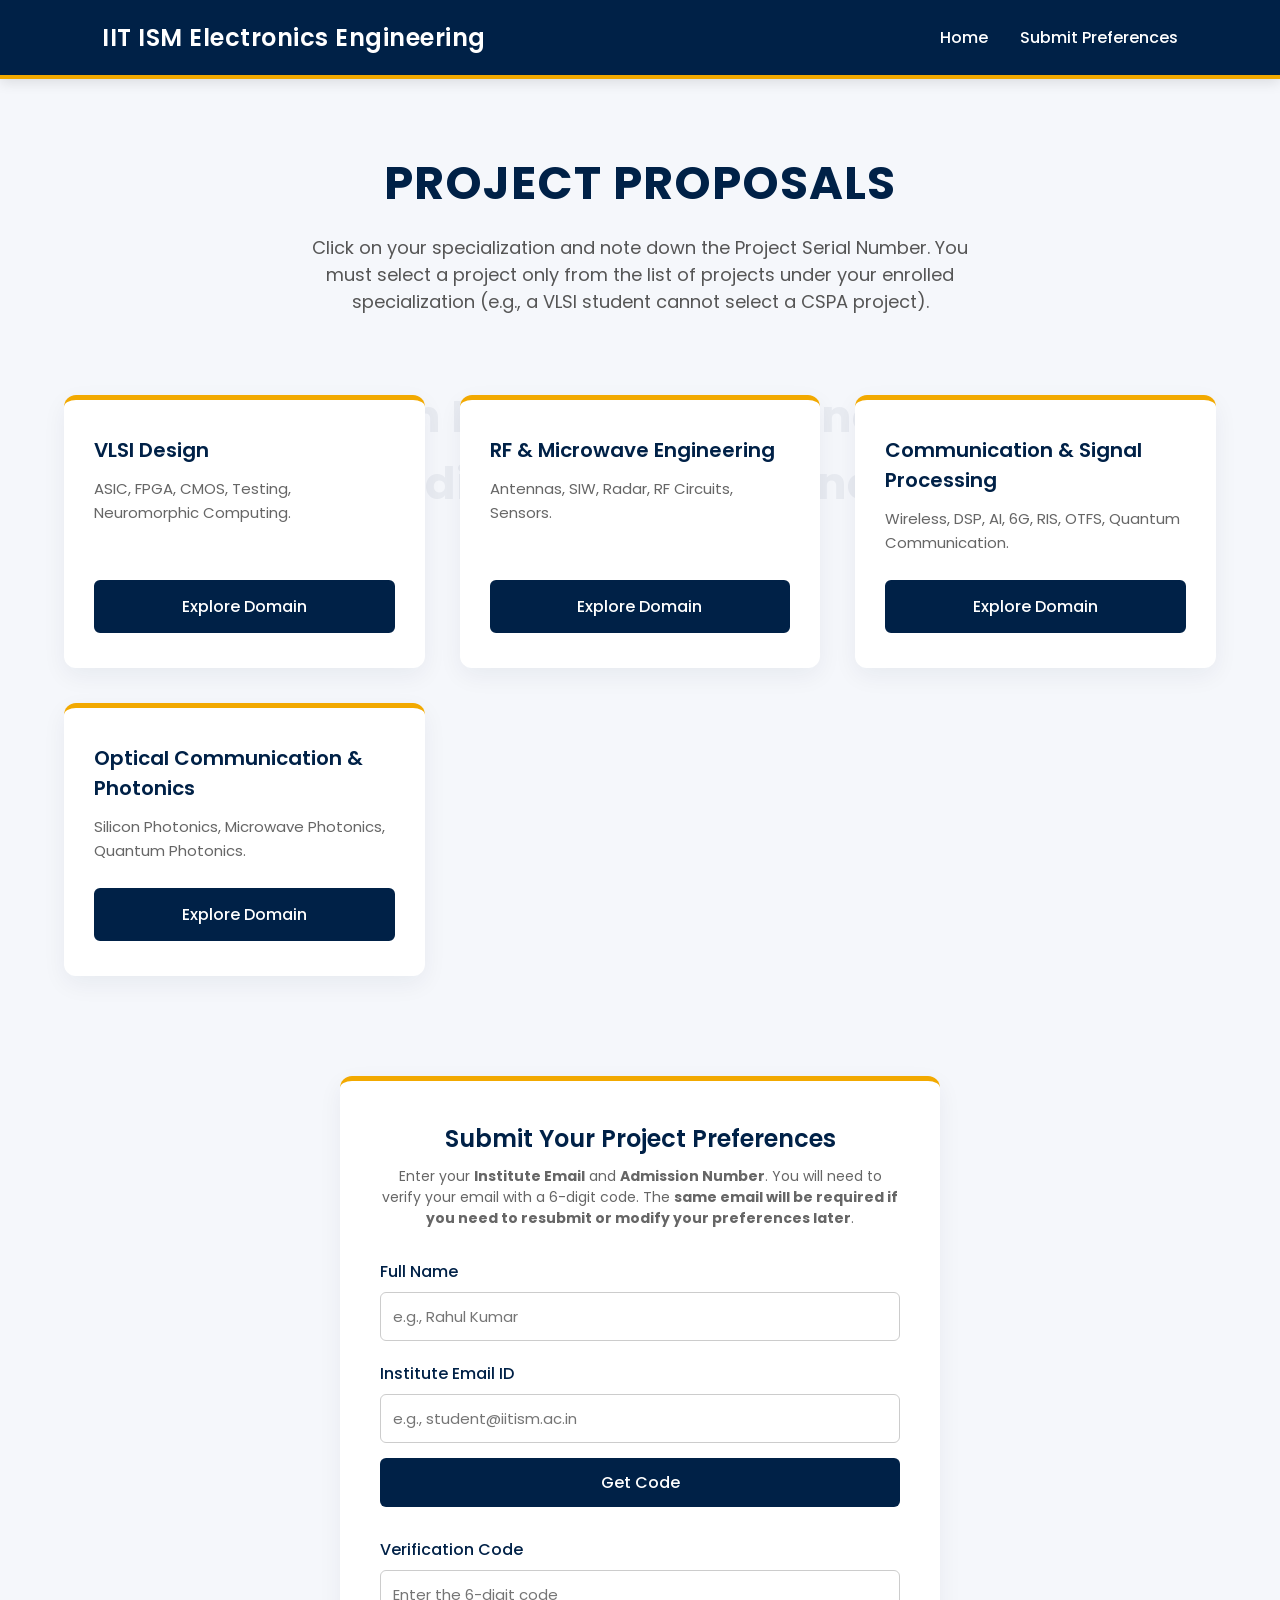
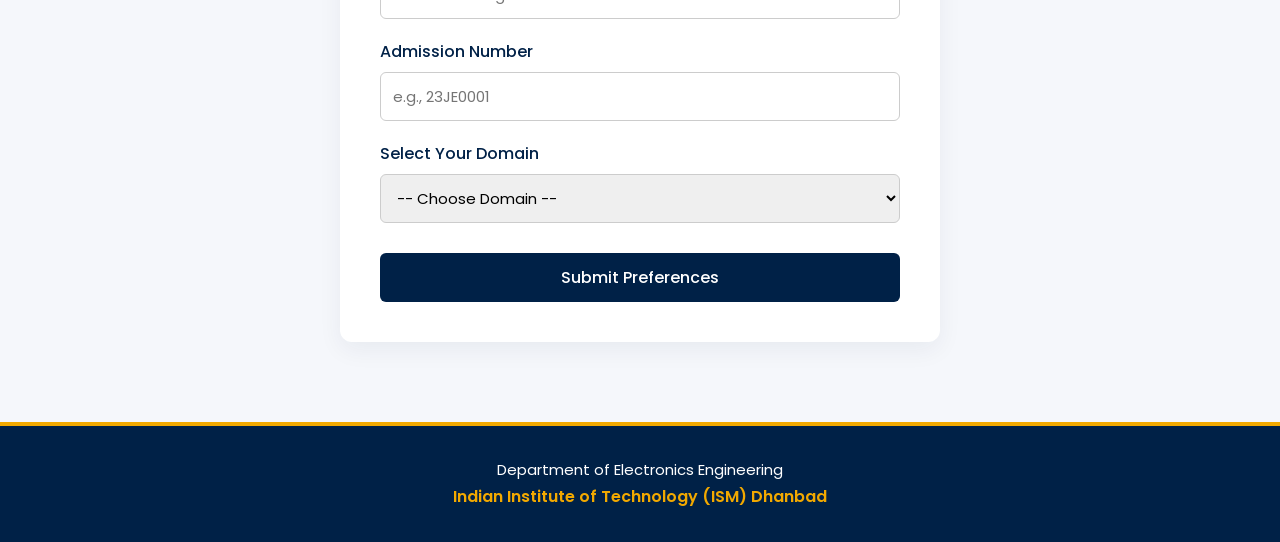
==== index.html @ 5c408812 "Add files via upload" ====
<!DOCTYPE html>
<html lang="en">
<head>
<meta charset="UTF-8">
<meta name="viewport" content="width=device-width, initial-scale=1.0">
<title>IIT ISM Electronics Engineering Project Proposals</title>
<link href="https://fonts.googleapis.com/css2?family=Poppins:wght@300;400;500;600;700&display=swap" rel="stylesheet">
<style>
/* --- IIT ISM Theme Variables --- */
:root {
    --ism-blue: #002147;
    --ism-gold: #F2A900;
    --ism-light: #f5f7fb;
    --ism-text: #333333;
}

* { margin:0; padding:0; box-sizing:border-box; font-family:Poppins, sans-serif; }

body { 
    background: var(--ism-light); 
    color: var(--ism-text); 
    position: relative; 
    z-index: 0;
    min-height: 100vh;
    display: flex;
    flex-direction: column;
}

/* Background Watermark */
body::before {
    content: "Indian Institute of Technology \A (Indian School of Mines)";
    white-space: pre-wrap;
    position: fixed;
    top: 0;
    left: 0;
    width: 100vw;
    height: 100vh;
    display: flex;
    justify-content: center;
    align-items: center;
    text-align: center;
    background-image: url('https://upload.wikimedia.org/wikipedia/en/0/05/IIT_ISM_Dhanbad_Logo.svg');
    background-repeat: no-repeat;
    background-position: center;
    background-size: 45vmin; 
    font-size: 3.5vw; 
    font-weight: 700;
    color: var(--ism-blue);
    opacity: 0.05; 
    z-index: -1; 
    pointer-events: none; 
}

/* Header with Gold Accent */
header { 
    background: var(--ism-blue); 
    color: #fff; 
    padding: 20px 8%; 
    display: flex; 
    justify-content: space-between; 
    align-items: center;
    border-bottom: 4px solid var(--ism-gold);
    box-shadow: 0 4px 12px rgba(0,0,0,0.1);
}

header h1 {
    font-size: 24px;
    font-weight: 600;
    letter-spacing: 0.5px;
}

nav a { 
    color: #fff; 
    text-decoration: none; 
    margin-left: 28px; 
    font-weight: 500;
    transition: color 0.3s ease;
}

nav a:hover {
    color: var(--ism-gold);
}

/* Hero Section */
.hero { 
    padding: 70px 8% 40px; 
    text-align: center; 
    background: transparent; 
}

.hero h2 { 
    font-size: 46px; 
    color: var(--ism-blue); 
    margin-bottom: 16px;
    font-weight: 700;
    text-transform: uppercase;
    letter-spacing: 1px;
}

.hero p {
    font-size: 18px;
    color: #555;
    max-width: 700px;
    margin: 0 auto;
}

/* Main Container & Cards */
.container { 
    width: 90%; 
    max-width: 1300px; 
    margin: 40px auto 80px; 
}

.cards { 
    display: grid; 
    grid-template-columns: repeat(auto-fit, minmax(280px, 1fr)); 
    gap: 35px; 
}

.card { 
    background: #fff; 
    padding: 35px 30px; 
    border-radius: 12px; 
    box-shadow: 0 8px 24px rgba(0,33,71,.06); 
    transition: all 0.3s ease; 
    position: relative; 
    z-index: 1;
    border-top: 5px solid var(--ism-gold); 
    display: flex;
    flex-direction: column;
}

.card:hover { 
    transform: translateY(-8px); 
    box-shadow: 0 14px 28px rgba(0,33,71,.12);
}

.card h3 {
    color: var(--ism-blue);
    font-size: 20px;
    margin-bottom: 12px;
    font-weight: 600;
}

.card p {
    color: #666;
    font-size: 15px;
    line-height: 1.6;
    margin-bottom: 25px;
    flex: 1; 
}

/* Interactive Themed Buttons */
.btn { 
    display: inline-block; 
    background: var(--ism-blue); 
    color: #fff; 
    text-decoration: none; 
    padding: 12px 24px; 
    border-radius: 6px; 
    font-weight: 500;
    text-align: center;
    border: 2px solid var(--ism-blue);
    transition: all 0.3s ease; 
}

.btn:hover { 
    background: var(--ism-gold); 
    color: var(--ism-blue);
    border-color: var(--ism-gold);
    font-weight: 600;
    box-shadow: 0 4px 10px rgba(242, 169, 0, 0.3);
}

/* --- Form Section Styles --- */
.form-section { 
    padding: 20px 8% 80px; 
    flex: 1; 
}

.form-container { 
    max-width: 600px; 
    margin: 0 auto; 
    background: #fff; 
    padding: 40px; 
    border-radius: 12px; 
    border-top: 5px solid var(--ism-gold); 
    box-shadow: 0 8px 24px rgba(0,33,71,.06); 
    position: relative; 
    z-index: 1; 
}

.form-container h3 { 
    color: var(--ism-blue); 
    margin-bottom: 10px; 
    font-size: 24px; 
    text-align: center; 
    font-weight: 600;
}

.form-container p { 
    text-align: center; 
    color: #666; 
    margin-bottom: 30px; 
    font-size: 14px; 
}

.input-group { margin-bottom: 20px; }
.input-group label { display: block; margin-bottom: 8px; font-weight: 500; color: var(--ism-blue); }
.input-group input, .input-group select { 
    width: 100%; 
    padding: 12px; 
    border: 1px solid #ccc; 
    border-radius: 6px; 
    font-size: 15px; 
    outline: none; 
    transition: border-color 0.3s; 
    font-family: Poppins, sans-serif;
}
.input-group input:focus, .input-group select:focus { border-color: var(--ism-blue); }

#preferenceForm .btn { width: 100%; border: none; cursor: pointer; font-size: 16px; margin-top: 10px; }

.success-msg { color: #2e7d32; text-align: center; margin-top: 15px; font-weight: 600; }
.error-msg { color: #c62828; text-align: center; margin-top: 15px; font-weight: 600; }

/* Footer */
footer { 
    background: var(--ism-blue); 
    color: #fff; 
    text-align: center; 
    padding: 30px 20px;
    border-top: 4px solid var(--ism-gold);
    font-size: 15px;
    line-height: 1.8;
}

.ism-highlight {
    color: var(--ism-gold);
    font-weight: 600;
    font-size: 16px;
}
</style>
</head>
<body>

<header>
    <h1>IIT ISM Electronics Engineering</h1>
    <nav>
        <a href="#">Home</a>
        <a href="#preferences">Submit Preferences</a>
    </nav>
</header>

<section class="hero">
    <h2>Project Proposals</h2>
    <p>Click on your specialization and note down the Project Serial Number. You must select a project only from the list of projects under your enrolled specialization (e.g., a VLSI student cannot select a CSPA project).</p>
</section>

<div class="container">
    <div class="cards">
        <div class="card">
            <h3>VLSI Design</h3>
            <p>ASIC, FPGA, CMOS, Testing, Neuromorphic Computing.</p>
            <a class="btn" href="VLSI/index.html">Explore Domain</a>
        </div>
        <div class="card">
            <h3>RF & Microwave Engineering</h3>
            <p>Antennas, SIW, Radar, RF Circuits, Sensors.</p>
            <a class="btn" href="RF-and-Microwave/index.html">Explore Domain</a>
        </div>
        <div class="card">
            <h3>Communication & Signal Processing</h3>
            <p>Wireless, DSP, AI, 6G, RIS, OTFS, Quantum Communication.</p>
            <a class="btn" href="CSPA/index.html">Explore Domain</a>
        </div>
        <div class="card">
            <h3>Optical Communication & Photonics</h3>
            <p>Silicon Photonics, Microwave Photonics, Quantum Photonics.</p>
            <a class="btn" href="Optical-Communication-and-Integrated-Photonics/index.html">Explore Domain</a>
        </div>
    </div>
</div>

<section class="form-section" id="preferences">
    <div class="form-container">
        <h3>Submit Your Project Preferences</h3>
        <p>
            Enter your <strong>Institute Email</strong> and <strong>Admission Number</strong>. 
            You will need to verify your email with a 6-digit code. The <strong>same email will be required if you need to resubmit or modify your preferences later</strong>.
        </p>
        
        <form id="preferenceForm">
            <!-- Hidden action field so Apps Script knows which job to do -->
            <input type="hidden" name="action" id="formAction" value="submitForm">

            <div class="input-group">
                <label for="studentName">Full Name</label>
                <input type="text" id="studentName" name="name" required placeholder="e.g., Rahul Kumar">
            </div>
            
            <!-- Email and OTP Section -->
            <div class="input-group">
                <label for="studentEmail">Institute Email ID</label>
                <input type="email" id="studentEmail" name="email" required placeholder="e.g., student@iitism.ac.in" style="margin-bottom: 10px;">
                
                <button type="button" class="btn" id="sendOtpBtn" style="width: 100%; margin-top: 5px;">Get Code</button>
                <p id="otpMsg" style="font-size: 13px; margin-top: 8px; font-weight: 500;"></p>
            </div>

            <div class="input-group">
                <label for="studentOtp">Verification Code</label>
                <input type="text" id="studentOtp" name="otp" required pattern="\d{6}" title="Please enter the 6-digit code sent to your email" placeholder="Enter the 6-digit code">
            </div>

            <div class="input-group">
                <label for="admissionNo">Admission Number</label>
                <input type="text" id="admissionNo" name="admissionNo" required placeholder="e.g., 23JE0001">
            </div>

            <div class="input-group">
                <label for="domainSelect">Select Your Domain</label>
                <select id="domainSelect" name="domain" required>
                    <option value="" disabled selected>-- Choose Domain --</option>
                    <option value="VLSI">VLSI Design</option>
                    <option value="RF">RF & Microwave</option>
                    <option value="CSPA">Communication & Signal Processing</option>
                    <option value="OCIP">Optical Communication & Photonics</option>
                </select>
            </div>

            <div id="dynamicPreferences"></div>

            <button type="submit" class="btn" id="submitBtn">Submit Preferences</button>
            <p id="formMessage" style="display:none;"></p>
        </form>
    </div>
</section>

<footer>
    Department of Electronics Engineering<br>
    <span class="ism-highlight">Indian Institute of Technology (ISM) Dhanbad</span>
</footer>

<!-- Dynamic Fields & Google Sheets API Script -->
<script>
    // --- 1. Dynamic Form Logic ---
    const domainSelect = document.getElementById('domainSelect');
    const dynamicPrefs = document.getElementById('dynamicPreferences');
    
    const domainCounts = {
        'VLSI': 20,
        'RF': 20,
        'CSPA': 25, 
        'OCIP': 22
    };

    // Listen for when the student changes the domain dropdown
    domainSelect.addEventListener('change', function() {
        const selectedDomain = this.value;
        const numberOfPrefs = domainCounts[selectedDomain];
        
        // Clear out any old fields
        dynamicPrefs.innerHTML = ''; 

        // Generate the exact number of required inputs
        if(numberOfPrefs) {
            let htmlString = '<p style="margin-bottom:15px; color:var(--ism-blue); font-weight:600;">Please enter the Project Serial Number for your preferences below:</p>';
            
            for(let i = 1; i <= numberOfPrefs; i++) {
                htmlString += `
                    <div class="input-group">
                        <label for="pref${i}">Preference ${i}</label>
                        <input type="text" id="pref${i}" name="pref${i}" required placeholder="Enter Project Serial Number for Pref ${i}">
                    </div>
                `;
            }
            // Inject into the HTML
            dynamicPrefs.innerHTML = htmlString;
        }
    });

    // --- 2. Google Sheets Submission Logic & Configuration ---
    const form = document.getElementById('preferenceForm');
    const msg = document.getElementById('formMessage');
    const btn = document.getElementById('submitBtn');

    // !!! IMPORTANT: Make sure this is the URL of your NEW OTP Apps Script deployment !!!
    const scriptURL = 'https://script.google.com/macros/s/AKfycbzmMM_rbFKDYtfLRdXBeyGtCmdvUlmYbsHwPoW6HEyF1E_VQ-jWN5VfLWAcyhjpnqHn-w/exec'; 

    // --- 3. OTP Email Logic ---
    const otpBtn = document.getElementById('sendOtpBtn');
    const otpMsg = document.getElementById('otpMsg');
    const emailInput = document.getElementById('studentEmail');

    otpBtn.addEventListener('click', () => {
        const email = emailInput.value.trim();
        
        if(!email) {
            otpMsg.innerText = "Please enter your institute email first.";
            otpMsg.style.color = "#c62828"; // Red
            return;
        }
        
        // Optional: Ensure it's an IIT ISM email address
        if(!email.toLowerCase().endsWith("@iitism.ac.in")) {
            otpMsg.innerText = "Please use your valid @iitism.ac.in email address.";
            otpMsg.style.color = "#c62828";
            return;
        }
        
        otpBtn.innerText = "Sending...";
        otpMsg.innerText = "";
        
        // Create a special payload just for sending the email
        const otpFormData = new FormData();
        otpFormData.append('action', 'sendOTP');
        otpFormData.append('email', email);

        fetch(scriptURL, { method: 'POST', body: otpFormData })
            .then(response => response.text())
            .then(text => {
                if(text === "OTP_SENT") {
                    otpMsg.innerText = "Code sent! Check your inbox (and spam folder).";
                    otpMsg.style.color = "#2e7d32"; // Green
                    otpBtn.innerText = "Code Sent";
                } else {
                    otpMsg.innerText = text;
                    otpMsg.style.color = "#c62828";
                    otpBtn.innerText = "Get Code";
                }
            })
            .catch(error => {
                otpMsg.innerText = "Network error. Try again.";
                otpMsg.style.color = "#c62828";
                otpBtn.innerText = "Get Code";
            });
    });

    // --- 4. Final Form Submission Logic ---
    form.addEventListener('submit', e => {
        e.preventDefault();
        btn.innerText = "Submitting...";
        msg.style.display = "none";

        const formData = new FormData(form);

        fetch(scriptURL, { method: 'POST', body: formData })
            .then(response => response.text())
            .then(text => {
                if (text.startsWith("Error")) {
                    msg.innerText = text;
                    msg.className = "error-msg";
                } else {
                    msg.innerText = "Preferences saved successfully!";
                    msg.className = "success-msg";
                    form.reset();
                    dynamicPrefs.innerHTML = ''; // Clear dynamic fields after success
                    otpBtn.innerText = "Get Code";
                    otpMsg.innerText = "";
                }
                msg.style.display = "block";
                btn.innerText = "Submit Preferences";
            })
            .catch(error => {
                msg.innerText = "Network error. Please try again.";
                msg.className = "error-msg";
                msg.style.display = "block";
                btn.innerText = "Submit Preferences";
            });
    });
</script>

</body>
</html>
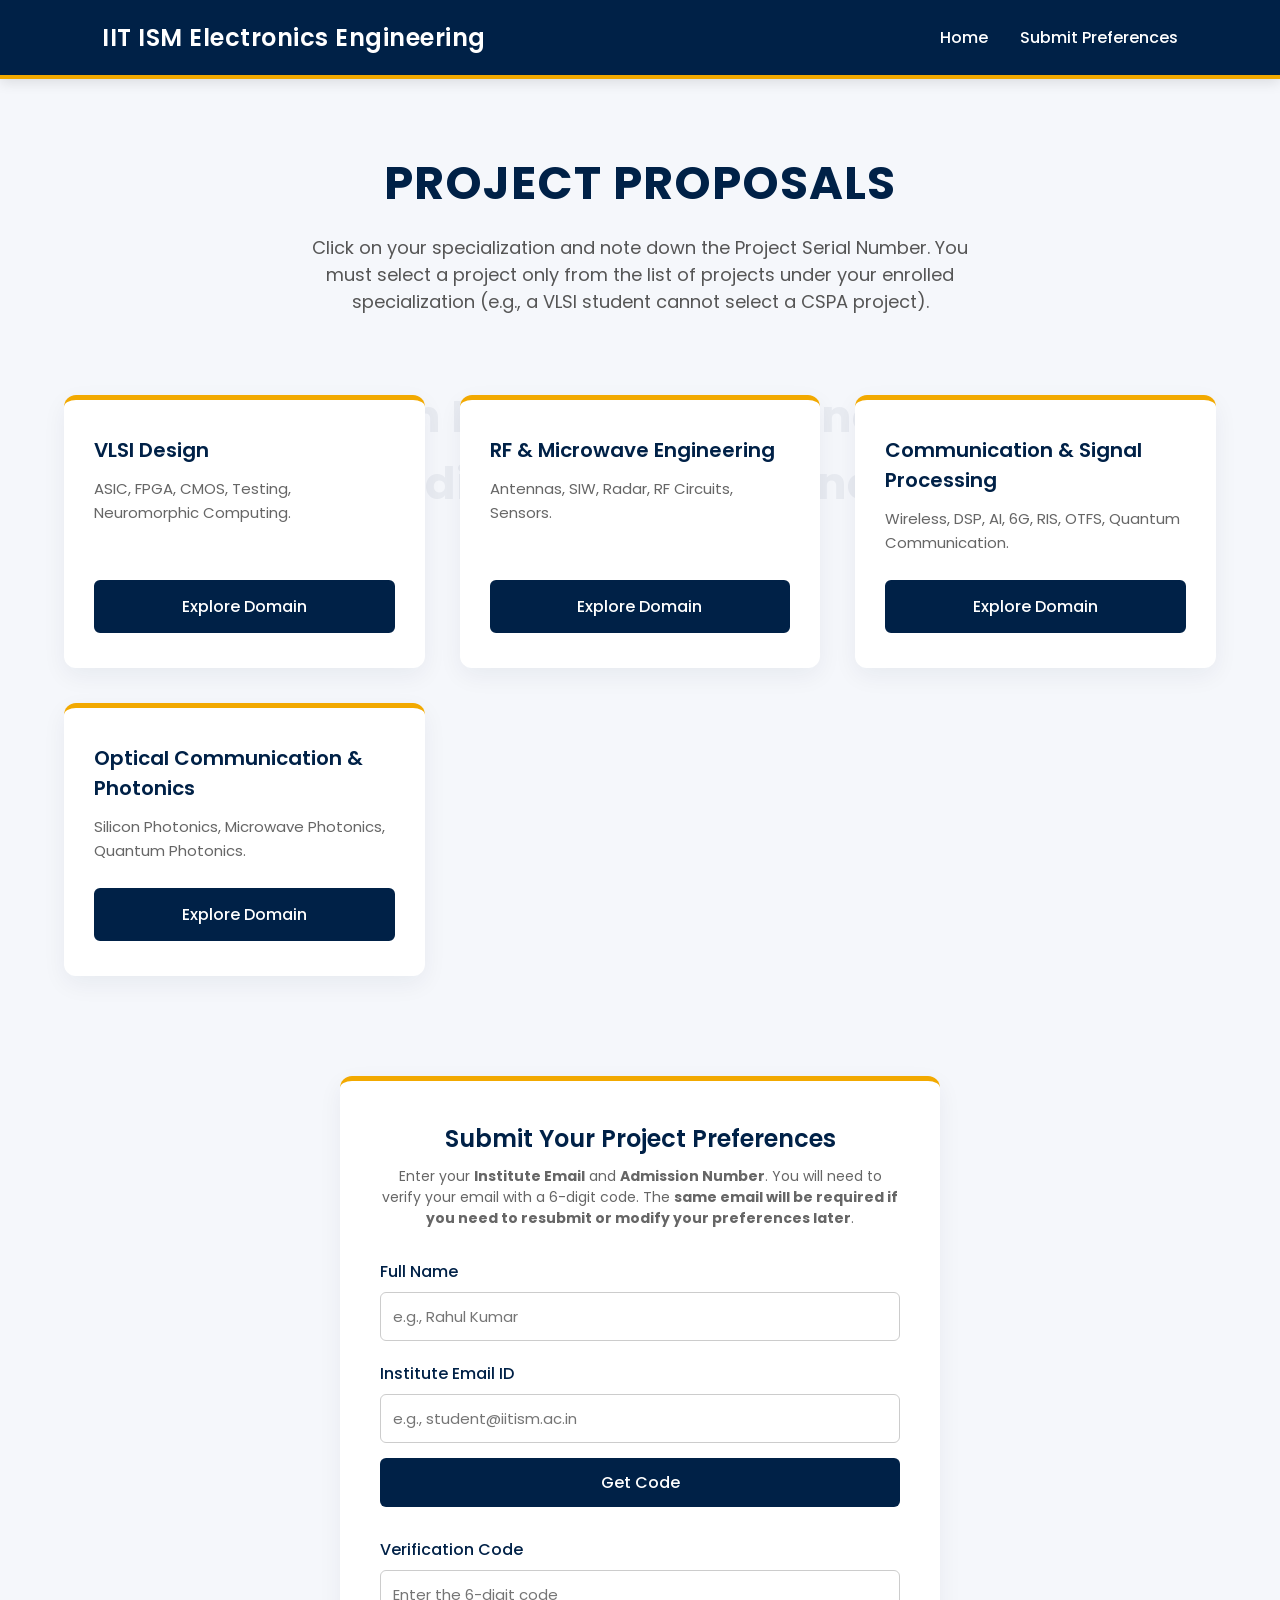
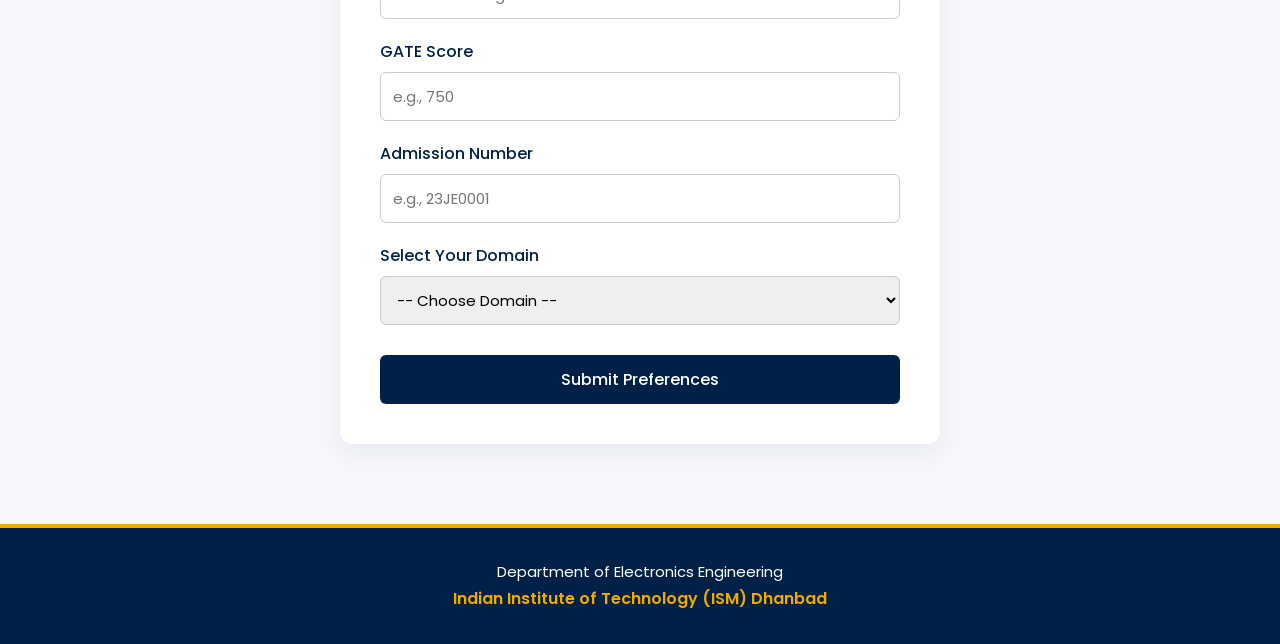
==== commit 95567706: "Add files via upload" ====
--- a/index.html
+++ b/index.html
@@ -313,6 +313,12 @@
                 <input type="text" id="studentOtp" name="otp" required pattern="\d{6}" title="Please enter the 6-digit code sent to your email" placeholder="Enter the 6-digit code">
             </div>
 
+            <!-- Add this new block right below Admission Number -->
+            <div class="input-group">
+                <label for="gateScore">GATE Score</label>
+                <input type="number" id="gateScore" name="gateScore" required placeholder="e.g., 750" min="0" max="1000">
+            </div>
+
             <div class="input-group">
                 <label for="admissionNo">Admission Number</label>
                 <input type="text" id="admissionNo" name="admissionNo" required placeholder="e.g., 23JE0001">
@@ -349,7 +355,7 @@
     const dynamicPrefs = document.getElementById('dynamicPreferences');
     
     const domainCounts = {
-        'VLSI': 20,
+        'VLSI': 21,
         'RF': 20,
         'CSPA': 25, 
         'OCIP': 22
@@ -386,7 +392,7 @@
     const btn = document.getElementById('submitBtn');
 
     // !!! IMPORTANT: Make sure this is the URL of your NEW OTP Apps Script deployment !!!
-    const scriptURL = 'https://script.google.com/macros/s/AKfycbzmMM_rbFKDYtfLRdXBeyGtCmdvUlmYbsHwPoW6HEyF1E_VQ-jWN5VfLWAcyhjpnqHn-w/exec'; 
+    const scriptURL = 'https://script.google.com/macros/s/AKfycbww3MyGSEkV2q9bZjP2yJdryvAPwaeqw7Knd7KTb_qqDAk1AYLv2COmBayXKrzEkKNn/exec'; 
 
     // --- 3. OTP Email Logic ---
     const otpBtn = document.getElementById('sendOtpBtn');
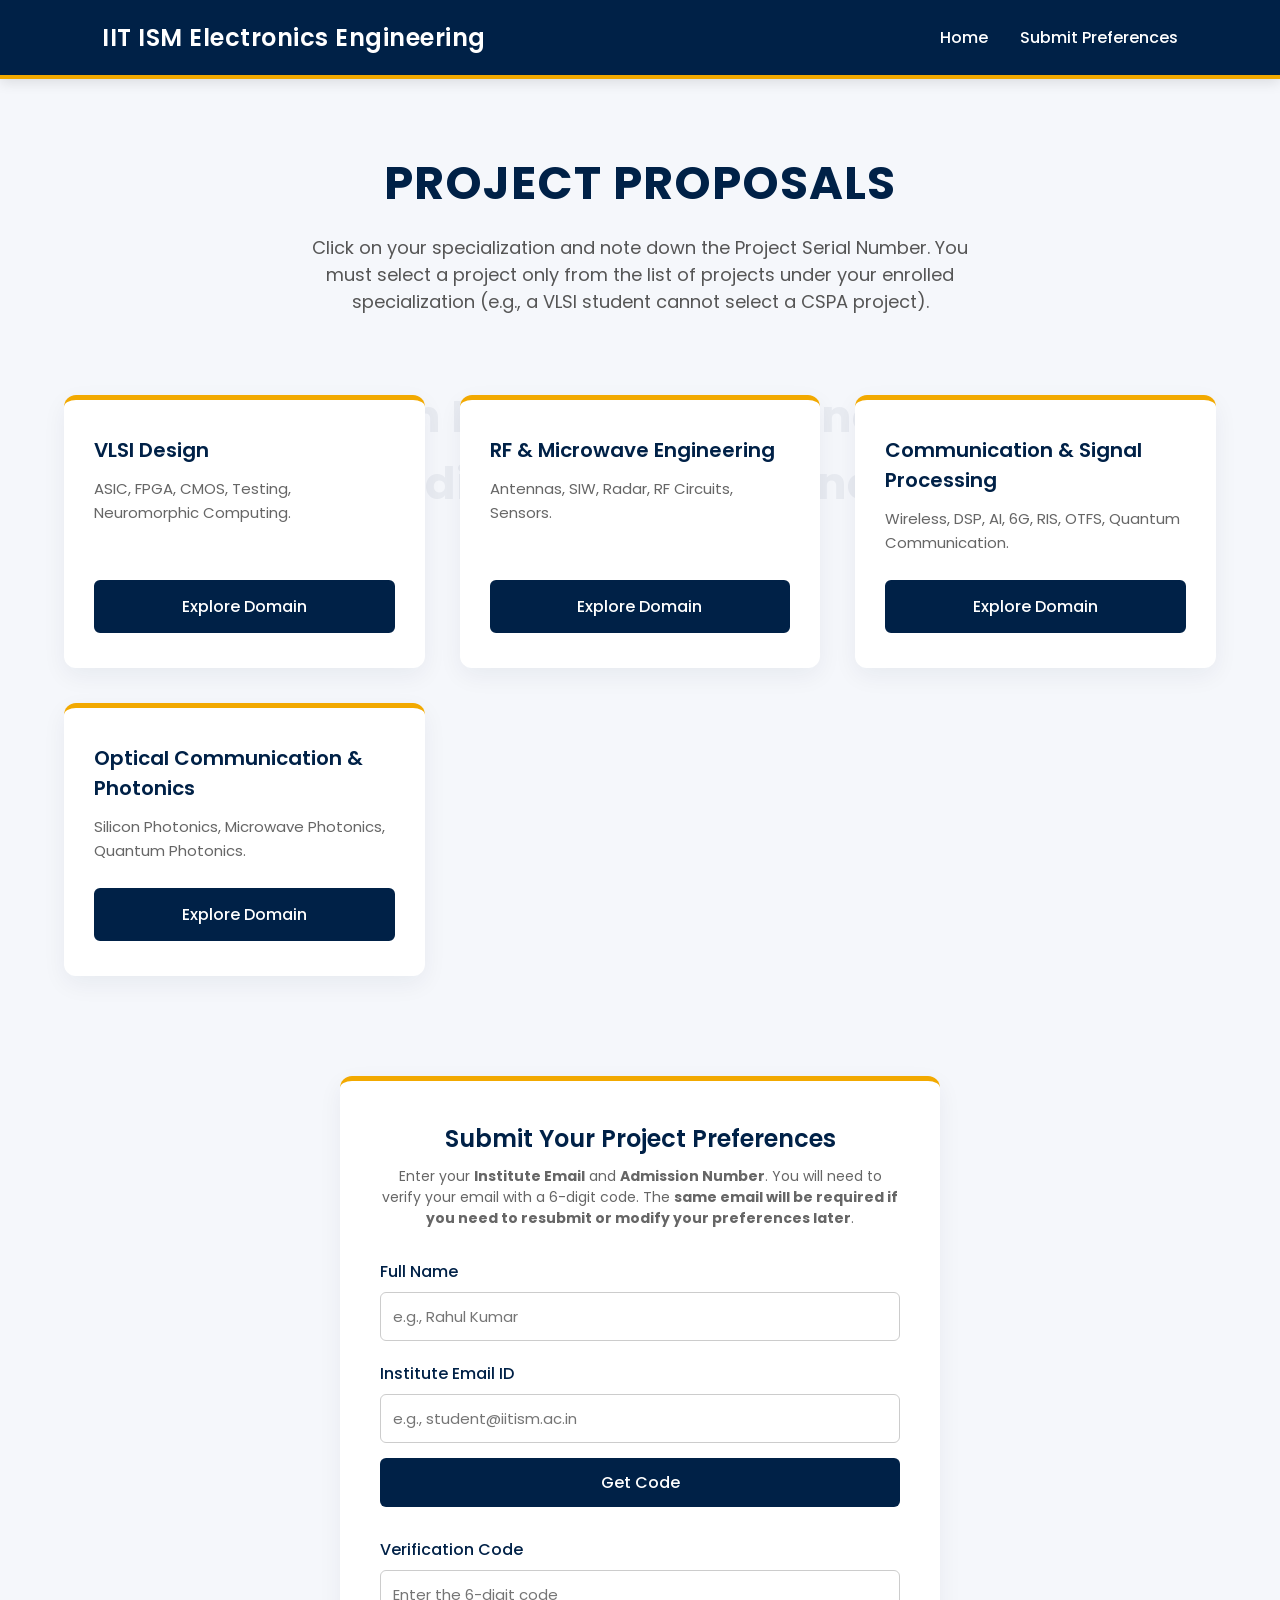
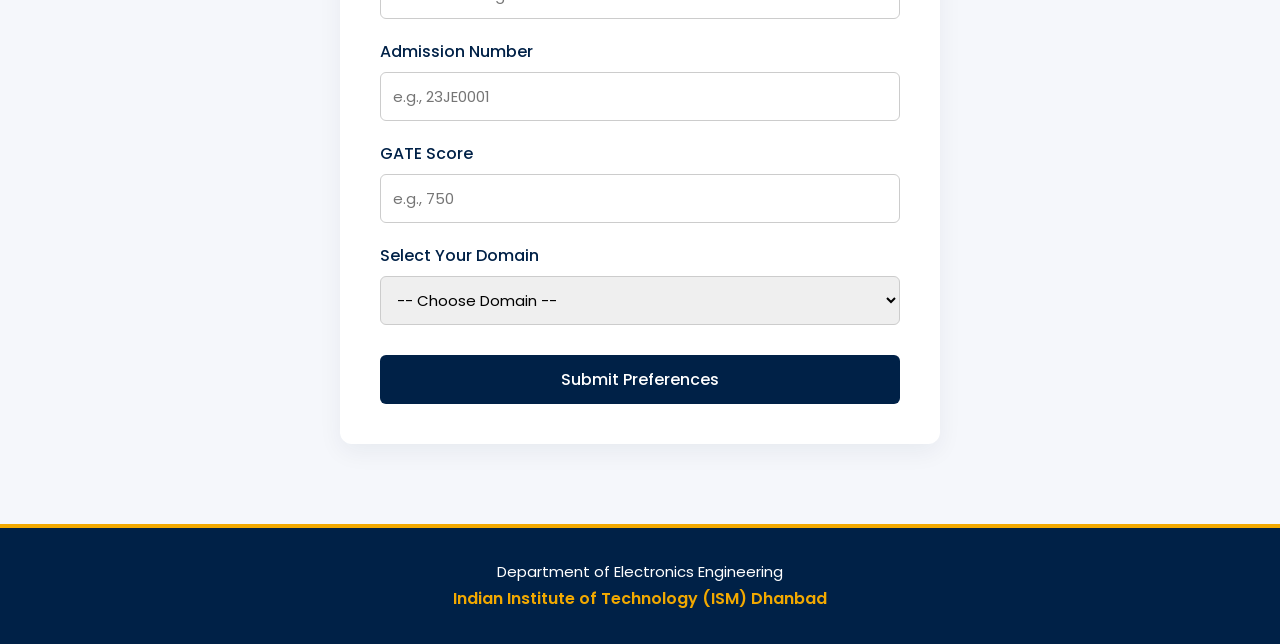
==== commit c3035032: "Add files via upload" ====
--- a/index.html
+++ b/index.html
@@ -313,16 +313,18 @@
                 <input type="text" id="studentOtp" name="otp" required pattern="\d{6}" title="Please enter the 6-digit code sent to your email" placeholder="Enter the 6-digit code">
             </div>
 
-            <!-- Add this new block right below Admission Number -->
+            
+
             <div class="input-group">
-                <label for="gateScore">GATE Score</label>
-                <input type="number" id="gateScore" name="gateScore" required placeholder="e.g., 750" min="0" max="1000">
-            </div>
-
-            <div class="input-group">
-                <label for="admissionNo">Admission Number</label>
-                <input type="text" id="admissionNo" name="admissionNo" required placeholder="e.g., 23JE0001">
-            </div>
+    <label for="admissionNo">Admission Number</label>
+    <input type="text" id="admissionNo" name="admissionNo" required placeholder="e.g., 23JE0001">
+</div>
+
+<!-- MUST HAVE name="gateScore" -->
+<div class="input-group">
+    <label for="gateScore">GATE Score</label>
+    <input type="number" id="gateScore" name="gateScore" required placeholder="e.g., 750" min="0" max="1000">
+</div>
 
             <div class="input-group">
                 <label for="domainSelect">Select Your Domain</label>
@@ -392,7 +394,7 @@
     const btn = document.getElementById('submitBtn');
 
     // !!! IMPORTANT: Make sure this is the URL of your NEW OTP Apps Script deployment !!!
-    const scriptURL = 'https://script.google.com/macros/s/AKfycbww3MyGSEkV2q9bZjP2yJdryvAPwaeqw7Knd7KTb_qqDAk1AYLv2COmBayXKrzEkKNn/exec'; 
+    const scriptURL = 'https://script.google.com/macros/s/AKfycby2GUsXyJQIW3vJsxhzcLA6apWOAwUb-cE6viPYoxV1kMWLW5HDA6yBL23c9wHmQ5V96A/exec'; 
 
     // --- 3. OTP Email Logic ---
     const otpBtn = document.getElementById('sendOtpBtn');
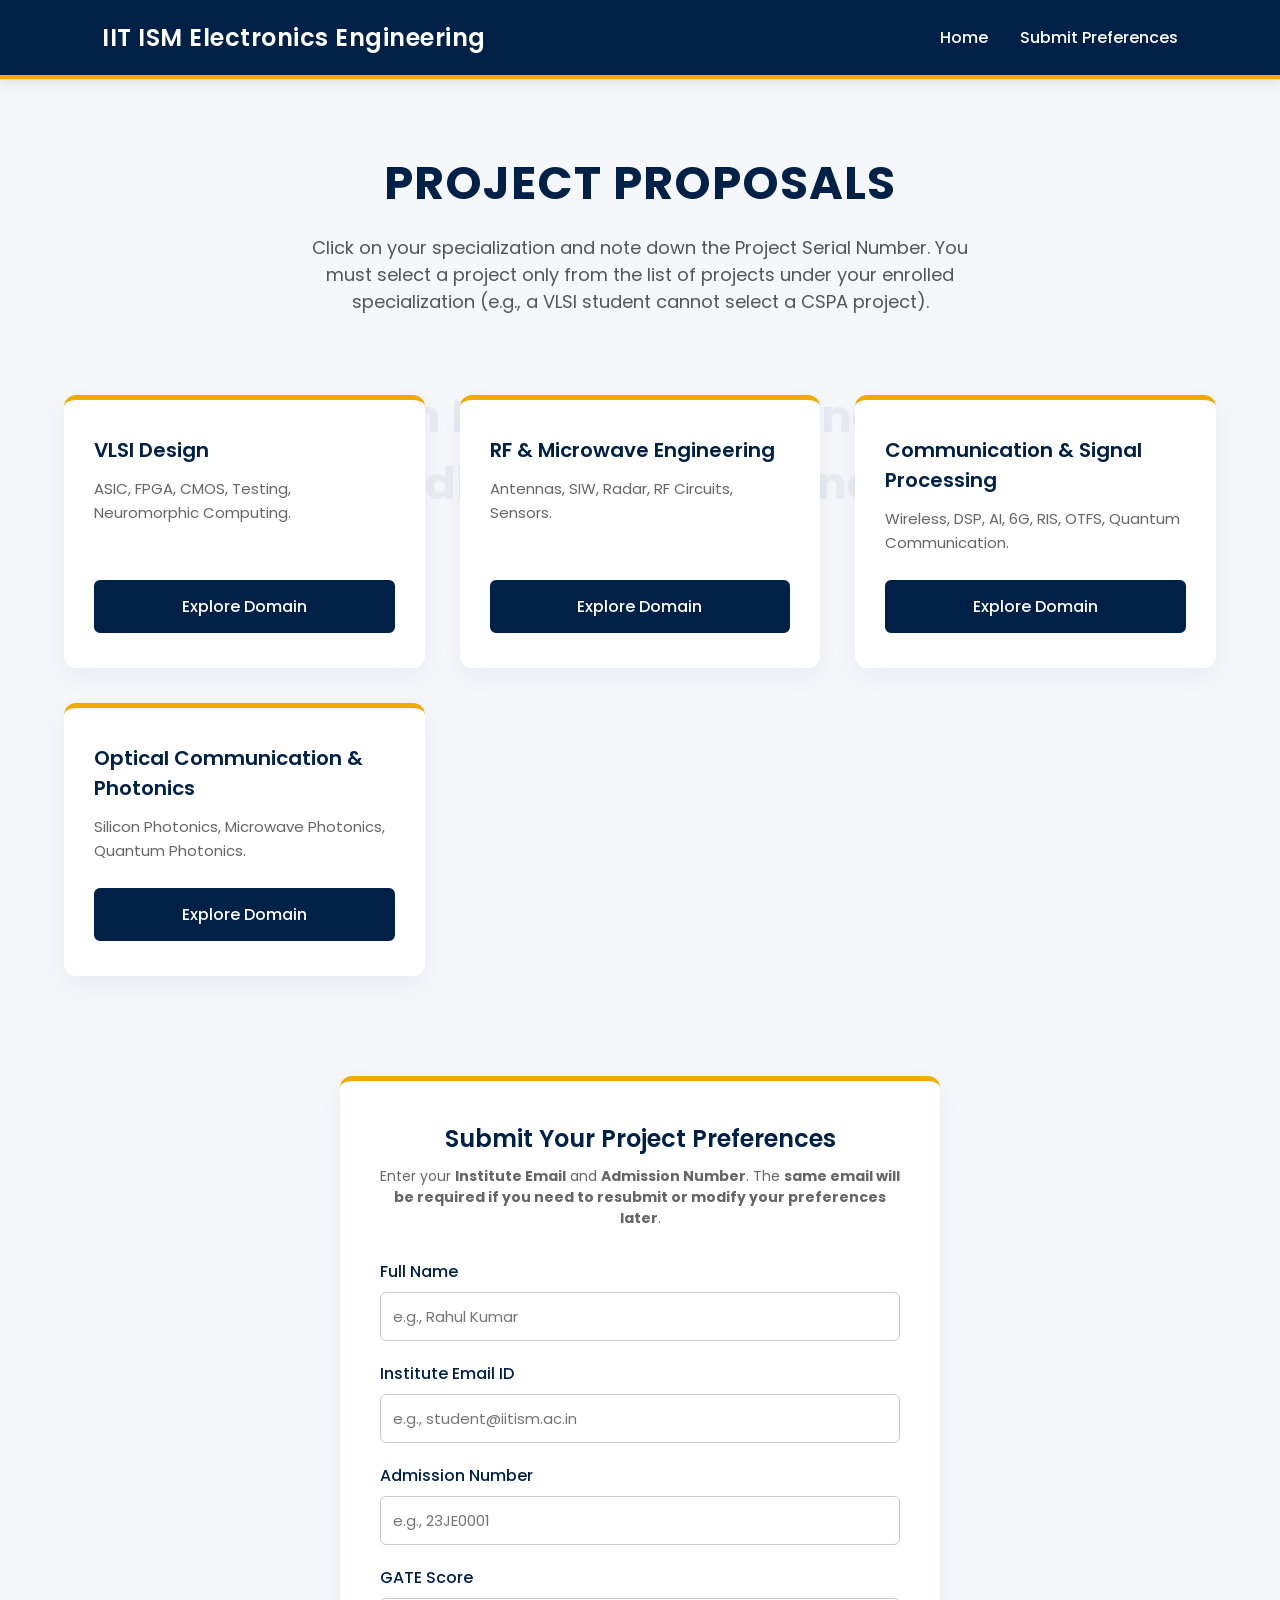
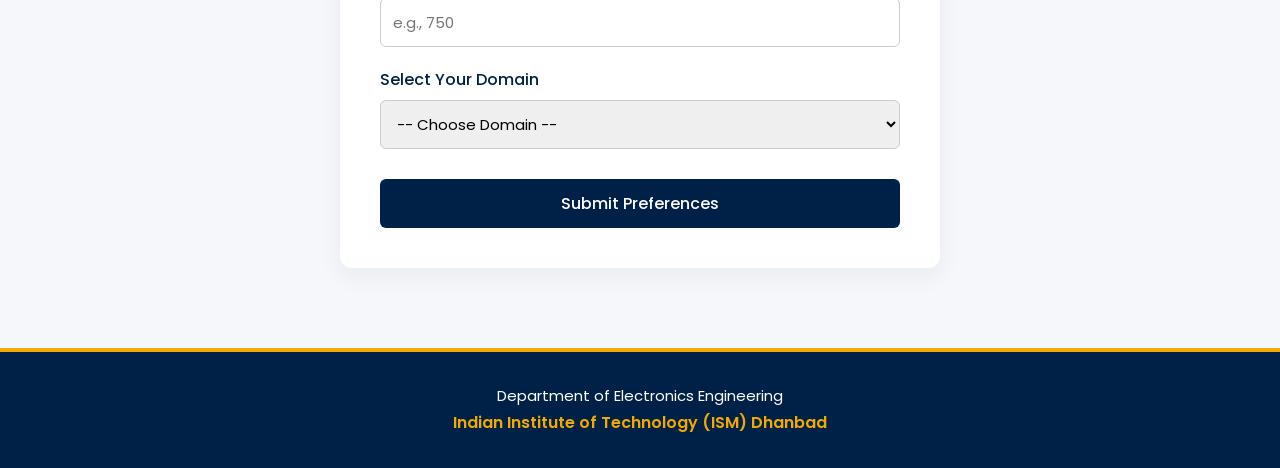
==== commit 1004b02f: "Refactor project preference form to remove OTP Removed OTP verification process and related UI eleme" ====
--- a/index.html
+++ b/index.html
@@ -285,13 +285,13 @@
 <section class="form-section" id="preferences">
     <div class="form-container">
         <h3>Submit Your Project Preferences</h3>
+        <!-- UPDATED: Removed mention of the 6-digit code -->
         <p>
             Enter your <strong>Institute Email</strong> and <strong>Admission Number</strong>. 
-            You will need to verify your email with a 6-digit code. The <strong>same email will be required if you need to resubmit or modify your preferences later</strong>.
+            The <strong>same email will be required if you need to resubmit or modify your preferences later</strong>.
         </p>
         
         <form id="preferenceForm">
-            <!-- Hidden action field so Apps Script knows which job to do -->
             <input type="hidden" name="action" id="formAction" value="submitForm">
 
             <div class="input-group">
@@ -299,32 +299,23 @@
                 <input type="text" id="studentName" name="name" required placeholder="e.g., Rahul Kumar">
             </div>
             
-            <!-- Email and OTP Section -->
+            <!-- UPDATED: Removed the Get OTP button and message paragraph -->
             <div class="input-group">
                 <label for="studentEmail">Institute Email ID</label>
-                <input type="email" id="studentEmail" name="email" required placeholder="e.g., student@iitism.ac.in" style="margin-bottom: 10px;">
-                
-                <button type="button" class="btn" id="sendOtpBtn" style="width: 100%; margin-top: 5px;">Get Code</button>
-                <p id="otpMsg" style="font-size: 13px; margin-top: 8px; font-weight: 500;"></p>
+                <input type="email" id="studentEmail" name="email" required placeholder="e.g., student@iitism.ac.in">
             </div>
 
+            <!-- UPDATED: Removed the entire Verification Code input group -->
+
             <div class="input-group">
-                <label for="studentOtp">Verification Code</label>
-                <input type="text" id="studentOtp" name="otp" required pattern="\d{6}" title="Please enter the 6-digit code sent to your email" placeholder="Enter the 6-digit code">
+                <label for="admissionNo">Admission Number</label>
+                <input type="text" id="admissionNo" name="admissionNo" required placeholder="e.g., 23JE0001">
             </div>
 
-            
-
             <div class="input-group">
-    <label for="admissionNo">Admission Number</label>
-    <input type="text" id="admissionNo" name="admissionNo" required placeholder="e.g., 23JE0001">
-</div>
-
-<!-- MUST HAVE name="gateScore" -->
-<div class="input-group">
-    <label for="gateScore">GATE Score</label>
-    <input type="number" id="gateScore" name="gateScore" required placeholder="e.g., 750" min="0" max="1000">
-</div>
+                <label for="gateScore">GATE Score</label>
+                <input type="number" id="gateScore" name="gateScore" required placeholder="e.g., 750" min="0" max="1000">
+            </div>
 
             <div class="input-group">
                 <label for="domainSelect">Select Your Domain</label>
@@ -363,15 +354,12 @@
         'OCIP': 22
     };
 
-    // Listen for when the student changes the domain dropdown
     domainSelect.addEventListener('change', function() {
         const selectedDomain = this.value;
         const numberOfPrefs = domainCounts[selectedDomain];
         
-        // Clear out any old fields
         dynamicPrefs.innerHTML = ''; 
 
-        // Generate the exact number of required inputs
         if(numberOfPrefs) {
             let htmlString = '<p style="margin-bottom:15px; color:var(--ism-blue); font-weight:600;">Please enter the Project Serial Number for your preferences below:</p>';
             
@@ -383,71 +371,31 @@
                     </div>
                 `;
             }
-            // Inject into the HTML
             dynamicPrefs.innerHTML = htmlString;
         }
     });
 
-    // --- 2. Google Sheets Submission Logic & Configuration ---
+    // --- 2. Google Sheets Submission Logic ---
     const form = document.getElementById('preferenceForm');
     const msg = document.getElementById('formMessage');
     const btn = document.getElementById('submitBtn');
 
-    // !!! IMPORTANT: Make sure this is the URL of your NEW OTP Apps Script deployment !!!
+    // Make sure this is your valid Web App URL
     const scriptURL = 'https://script.google.com/macros/s/AKfycby2GUsXyJQIW3vJsxhzcLA6apWOAwUb-cE6viPYoxV1kMWLW5HDA6yBL23c9wHmQ5V96A/exec'; 
 
-    // --- 3. OTP Email Logic ---
-    const otpBtn = document.getElementById('sendOtpBtn');
-    const otpMsg = document.getElementById('otpMsg');
-    const emailInput = document.getElementById('studentEmail');
-
-    otpBtn.addEventListener('click', () => {
-        const email = emailInput.value.trim();
+    // --- 3. Final Form Submission Logic (UPDATED) ---
+    form.addEventListener('submit', e => {
+        e.preventDefault();
         
-        if(!email) {
-            otpMsg.innerText = "Please enter your institute email first.";
-            otpMsg.style.color = "#c62828"; // Red
+        // Optional Email Validation logic moved here from the deleted OTP block
+        const email = document.getElementById('studentEmail').value.trim();
+        if(!email.toLowerCase().endsWith("@iitism.ac.in")) {
+            msg.innerText = "Please use your valid @iitism.ac.in email address.";
+            msg.className = "error-msg";
+            msg.style.display = "block";
             return;
         }
-        
-        // Optional: Ensure it's an IIT ISM email address
-        if(!email.toLowerCase().endsWith("@iitism.ac.in")) {
-            otpMsg.innerText = "Please use your valid @iitism.ac.in email address.";
-            otpMsg.style.color = "#c62828";
-            return;
-        }
-        
-        otpBtn.innerText = "Sending...";
-        otpMsg.innerText = "";
-        
-        // Create a special payload just for sending the email
-        const otpFormData = new FormData();
-        otpFormData.append('action', 'sendOTP');
-        otpFormData.append('email', email);
-
-        fetch(scriptURL, { method: 'POST', body: otpFormData })
-            .then(response => response.text())
-            .then(text => {
-                if(text === "OTP_SENT") {
-                    otpMsg.innerText = "Code sent! Check your inbox (and spam folder).";
-                    otpMsg.style.color = "#2e7d32"; // Green
-                    otpBtn.innerText = "Code Sent";
-                } else {
-                    otpMsg.innerText = text;
-                    otpMsg.style.color = "#c62828";
-                    otpBtn.innerText = "Get Code";
-                }
-            })
-            .catch(error => {
-                otpMsg.innerText = "Network error. Try again.";
-                otpMsg.style.color = "#c62828";
-                otpBtn.innerText = "Get Code";
-            });
-    });
-
-    // --- 4. Final Form Submission Logic ---
-    form.addEventListener('submit', e => {
-        e.preventDefault();
+
         btn.innerText = "Submitting...";
         msg.style.display = "none";
 
@@ -464,8 +412,6 @@
                     msg.className = "success-msg";
                     form.reset();
                     dynamicPrefs.innerHTML = ''; // Clear dynamic fields after success
-                    otpBtn.innerText = "Get Code";
-                    otpMsg.innerText = "";
                 }
                 msg.style.display = "block";
                 btn.innerText = "Submit Preferences";
@@ -480,4 +426,4 @@
 </script>
 
 </body>
-</html>+</html>
